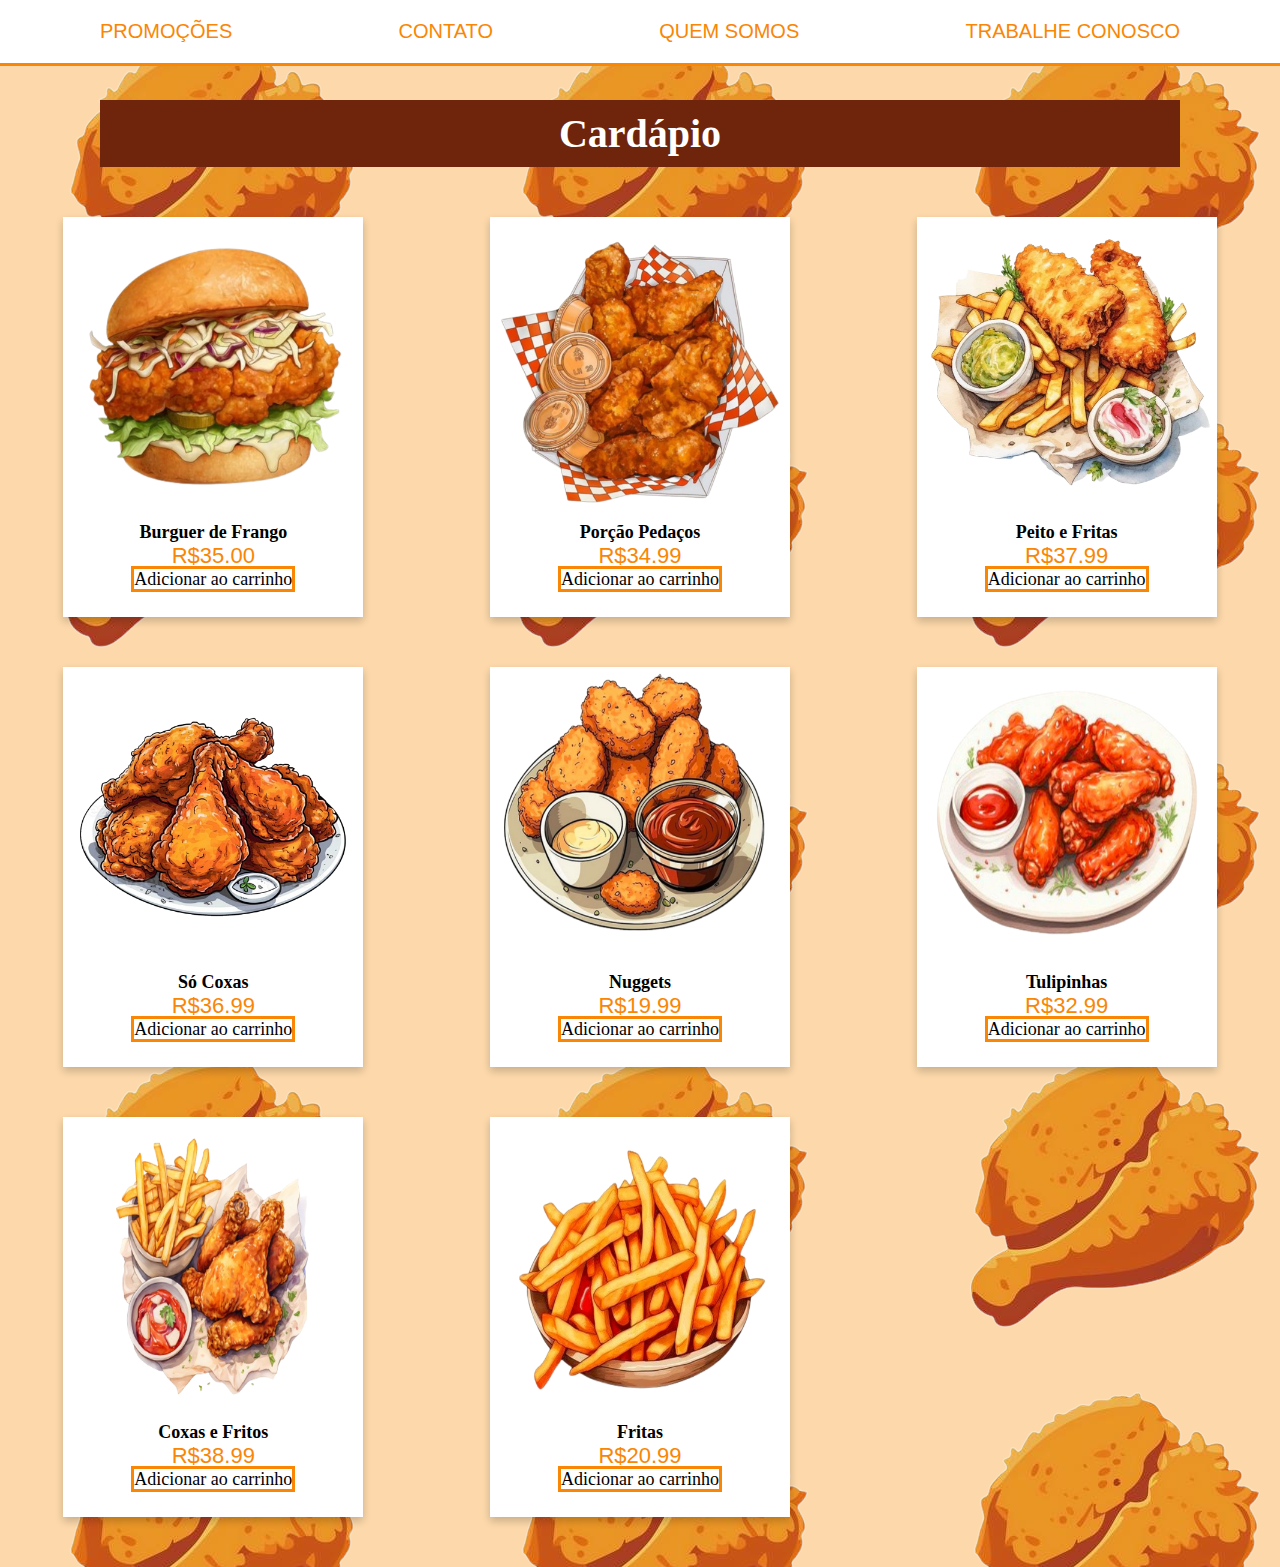
==== cardápio.html @ 5e67c771 "Added website files" ====
<!DOCTYPE html>
<html lang="en">
<head>
    <meta charset="UTF-8">
    <meta name="viewport" content="width=device-width, initial-scale=1.0">
    <link rel="stylesheet" type="text/css" href="style2.css">
    <title>Fritos Frangos - RS</title>
</head>
<body>
    
    <header class="header">
            <a href="/index.html">PROMOÇÕES</a>
            <a href="#">CONTATO</a>
            <a href="#">QUEM SOMOS</a>
            <a href="#"> TRABALHE CONOSCO</a>
    </header>

    <h3>Cardápio</h3>

<div class="grid-container">

    <div class="grid-item">
        <div class="card1">
            <img src="imgs/cardapio/chkn1.png" alt="chkn1" style="width:100%">
            <h4>Burguer de Frango</h4>
            <p class="price">R$35.00</p>
            <p><a class="button" href="carrinho.html">Adicionar ao carrinho</a></p>
        </div>
    </div>

    <div class="grid-item">
        <div class="card2">
            <img src="imgs/cardapio/chkn2.png" alt="chkn2" style="width:100%">
            <h4>Porção Pedaços</h4>
            <p class="price">R$34.99</p>
            <p><a class="button" href="carrinho.html">Adicionar ao carrinho</a></p>
        </div> 
    </div>

    <div class="grid-item">
        <div class="card3">
            <img src="imgs/cardapio/chkn3.png" alt="chkn3" style="width:100%">
            <h4>Peito e Fritas</h4>
            <p class="price">R$37.99</p>
            <p><a class="button" href="carrinho.html">Adicionar ao carrinho</a></p>
        </div>
    </div>

    <div class="grid-item">
        <div class="card4">
            <img src="imgs/cardapio/chkn4.png" alt="chkn4" style="width:100%">
            <h4>Só Coxas</h4>
            <p class="price">R$36.99</p>
            <p><a class="button" href="carrinho.html">Adicionar ao carrinho</a></p>
        </div>
    </div>

    <div class="grid-item">
        <div class="card5">
            <img src="imgs/cardapio/chkn5.png" alt="chkn5" style="width:100%">
            <h4>Nuggets</h4>
            <p class="price">R$19.99</p>
            <p><a class="button" href="carrinho.html">Adicionar ao carrinho</a></p>
        </div>
    </div>

    <div class="grid-item">
        <div class="card6">
            <img src="imgs/cardapio/chkn6.png" alt="chkn6" style="width:100%">
            <h4>Tulipinhas</h4>
            <p class="price">R$32.99</p>
            <p><a class="button" href="carrinho.html">Adicionar ao carrinho</a></p>
        </div> 
    </div>

    <div class="grid-item">
        <div class="card7">
            <img src="imgs/cardapio/chkn7.png" alt="chkn7" style="width:100%">
            <h4>Coxas e Fritos</h4>
            <p class="price">R$38.99</p>
            <p><a class="button" href="carrinho.html">Adicionar ao carrinho</a></p>
        </div> 
    </div>

    <div class="grid-item">
        <div class="card8">
            <img src="imgs/cardapio/fries.png" alt="fries" style="width:100%">
            <h4>Fritas</h4>
            <p class="price">R$20.99</p>
            <p><a class="button" href="carrinho.html">Adicionar ao carrinho</a></p>
        </div> 
    </div>

</div>

</body>
</html>
---- style2.css ----
*{
    margin: 0;
    padding: 0;
    box-sizing: border-box;
}

body{
    background-image: url(imgs/fried.chkn.png);
    background-color: rgb(252, 216, 170);
}

.header{
    position: fixed;
    top: 0;
    left: 0;
    width: 100%;
    background: white;
    display: flex;
    justify-content: space-between;
    align-items: center;
    z-index: 100; /*?*/
    border-bottom: solid #F98605;
    padding: 20px 100px;

}

.header a{
    align-self: center;
    color:#F98605;
    font-size: 20px;
    font-weight: 700;
    font-family: Impact, Haettenschweiler, 'Arial Narrow Bold', sans-serif;
    font-weight: 500;
    text-decoration: none;
}

.grid-container{

    display: grid;

    grid-template-columns: auto auto auto;

    align-content: center;

    margin-top: 50px;

    .card1{
    box-shadow: 0 4px 8px 0 rgba(0, 0, 0, 0.2);
    max-width: 300px;
    height: 400px;
    width: 300px;
    background-color: white;
    margin: auto;
    margin-bottom: 50px;
    text-align: center;
    font-family: fantasy;
    font-size: large;
    }

    .card2 {
    box-shadow: 0 4px 8px 0 rgba(0, 0, 0, 0.2);
    max-width: 300px;
    height: 400px;
    width: 300px;
    background-color: white;
    margin: auto;
    margin-bottom: 50px;
    text-align: center;
    font-family: fantasy;
    font-size: large;
    }

    .card3 {
    box-shadow: 0 4px 8px 0 rgba(0, 0, 0, 0.2);
    max-width: 300px;
    height: 400px;
    width: 300px;
    background-color: white;
    margin: auto;
    margin-bottom: 50px;
    text-align: center;
    font-family: fantasy;
    font-size: large;
    }

    .card4 {
    box-shadow: 0 4px 8px 0 rgba(0, 0, 0, 0.2);
    max-width: 300px;
    height: 400px;
    width: 300px;
    background-color: white;
    margin: auto;
    margin-bottom: 50px;
    text-align: center;
    font-family: fantasy;
    font-size: large;
    }

    .card5 {
    box-shadow: 0 4px 8px 0 rgba(0, 0, 0, 0.2);
    max-width: 300px;
    height: 400px;
    width: 300px;
    background-color: white;
    margin: auto;
    margin-bottom: 50px;
    text-align: center;
    font-family: fantasy;
    font-size: large;
    }

    .card6 {
    box-shadow: 0 4px 8px 0 rgba(0, 0, 0, 0.2);
    max-width: 300px;
    height: 400px;
    width: 300px;
    background-color: white;
    margin: auto;
    margin-bottom: 50px;
    text-align: center;
    font-family: fantasy;
    font-size: large;
    }

    .card7 {
    box-shadow: 0 4px 8px 0 rgba(0, 0, 0, 0.2);
    max-width: 300px;
    height: 400px;
    width: 300px;
    background-color: white;
    margin: auto;
    margin-bottom: 50px;
    text-align: center;
    font-family: fantasy;
    font-size: large;
    }

    .card8 {
    box-shadow: 0 4px 8px 0 rgba(0, 0, 0, 0.2);
    max-width: 300px;
    height: 400px;
    width: 300px;
    background-color: white;
    margin: auto;
    margin-bottom: 50px;
    text-align: center;
    font-family: fantasy;
    font-size: large;
    }
}

.price {
    color: #F98605;
    font-size: 22px;
    font-family:Impact, Haettenschweiler, 'Arial Narrow Bold', sans-serif;
    font: bold;
    }
  
.button{
    align-content: center;
    text-decoration: none;
    color: black;
    border: solid #F98605;
    font-size:Impact, Haettenschweiler, 'Arial Narrow Bold', sans-serif;
}

h3{
    color:white;
    font-size: 40px;
    margin-top: 100px;
    margin-left: 100px;
    margin-right: 100px;
    text-align: center;
    background-color: #6E250C;
    padding: 10px;
}

@media screen and (max-width: 1040px){
    
    .header{
        padding: 0px;
    }

    .header a{
        font-size: 15px;
        margin-top: 5px;
        margin-bottom: 5px;
        margin-left: 1%;
        margin-right: 1%;
    }

    h3{
        margin-top: 75px;
    }
    
    .grid-container{
        display: flex;
        flex-direction: column;
    }

}
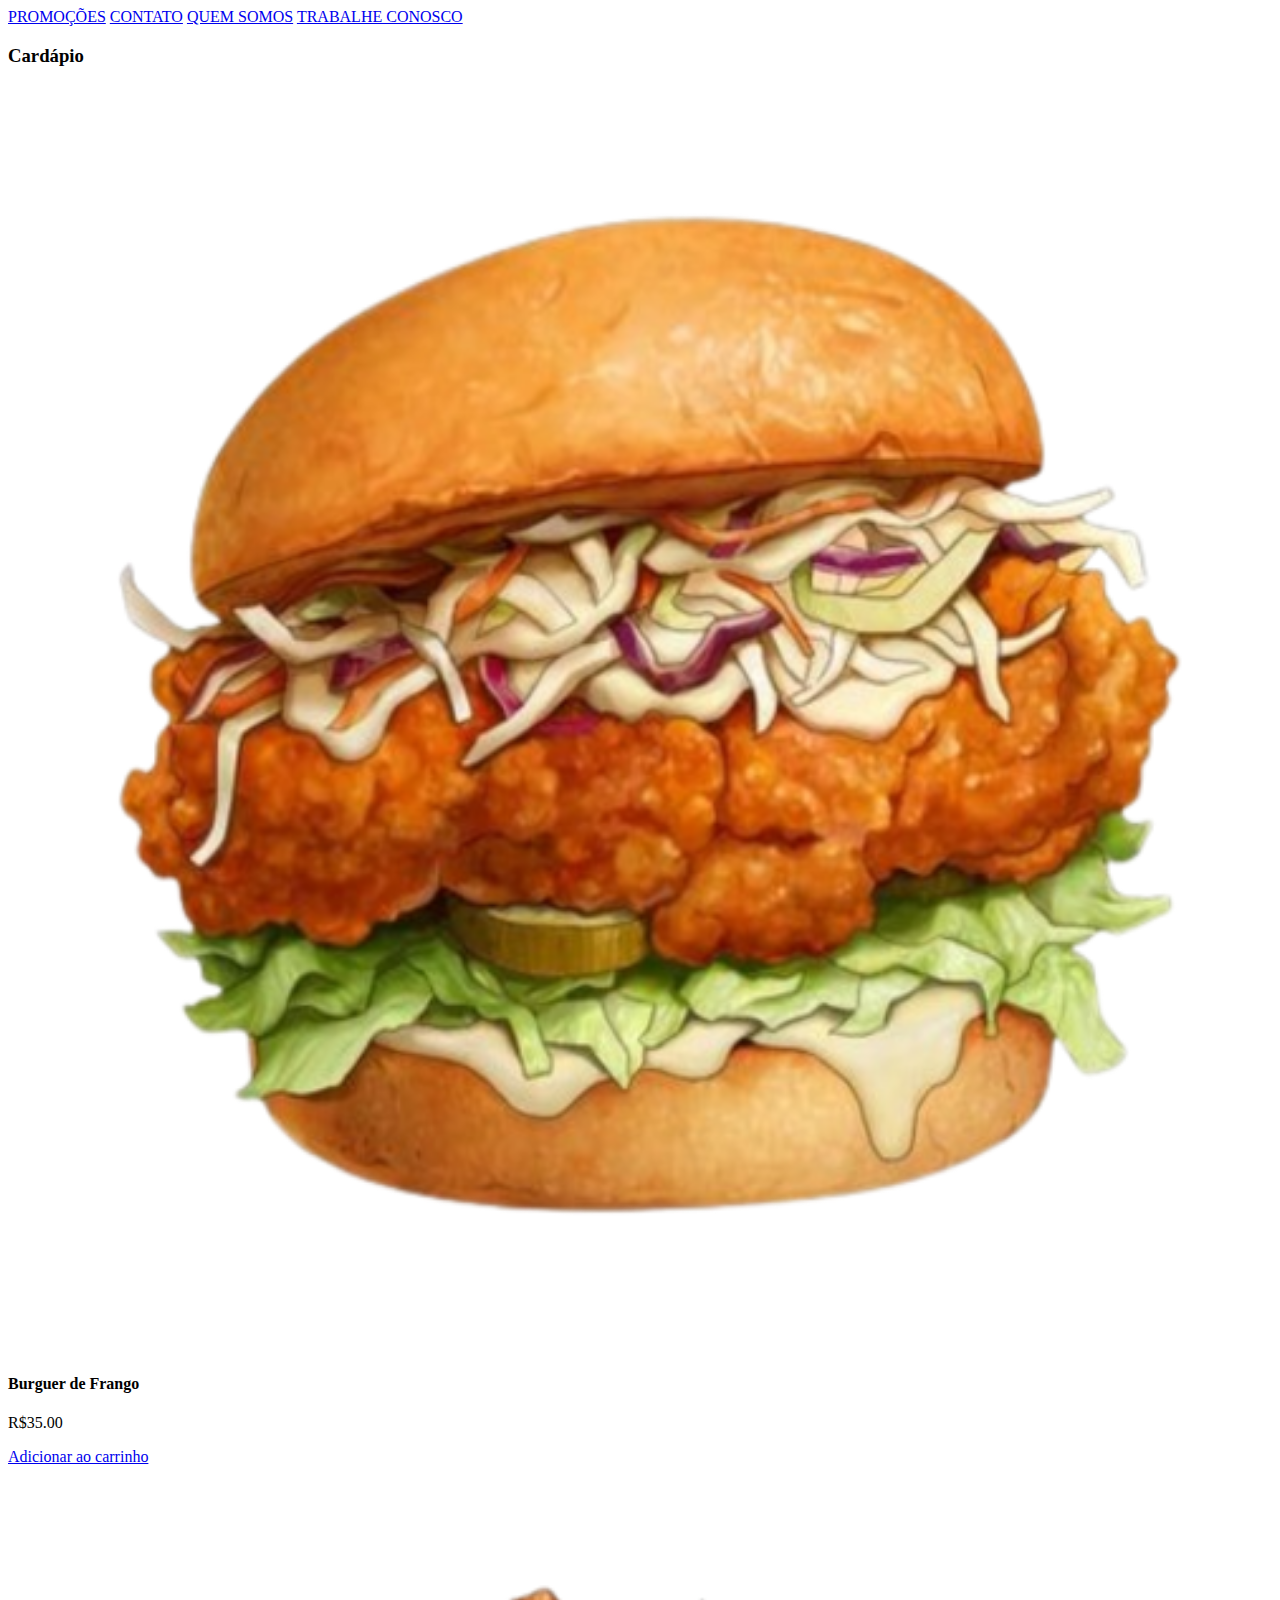
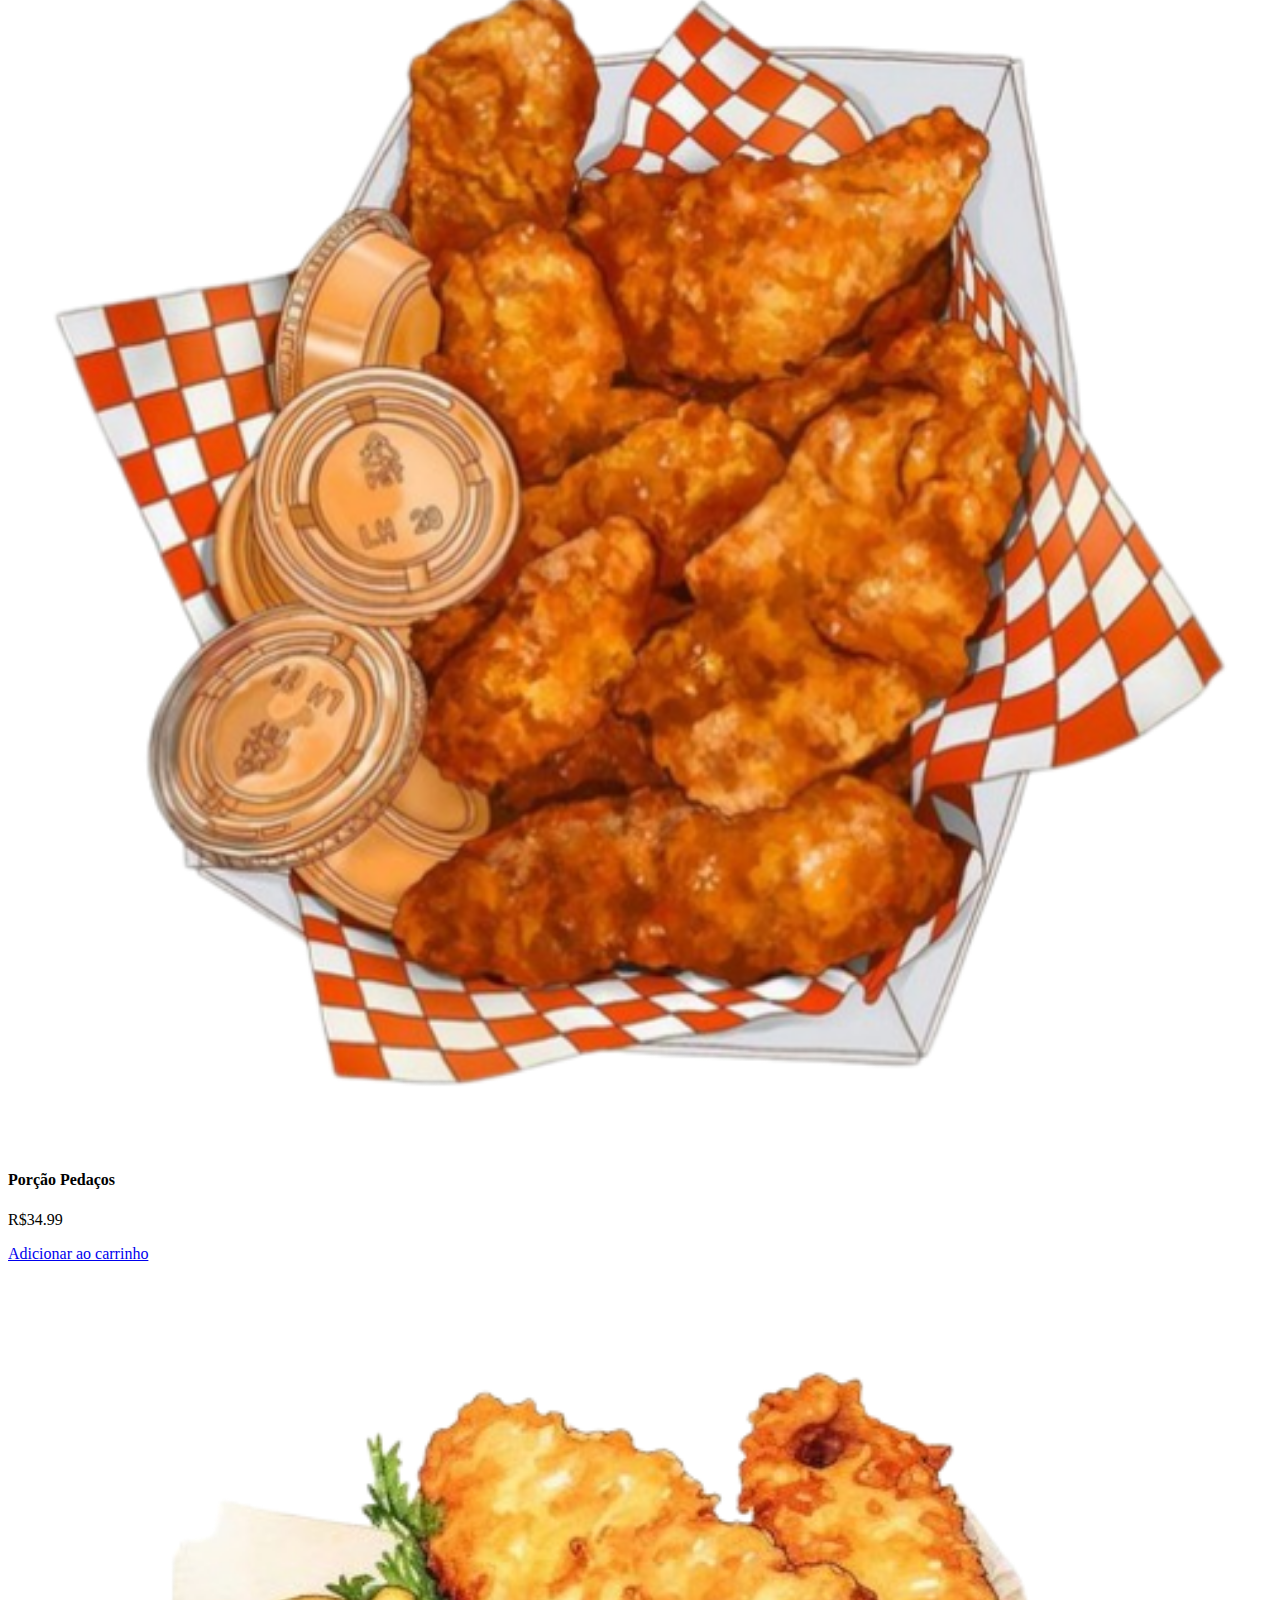
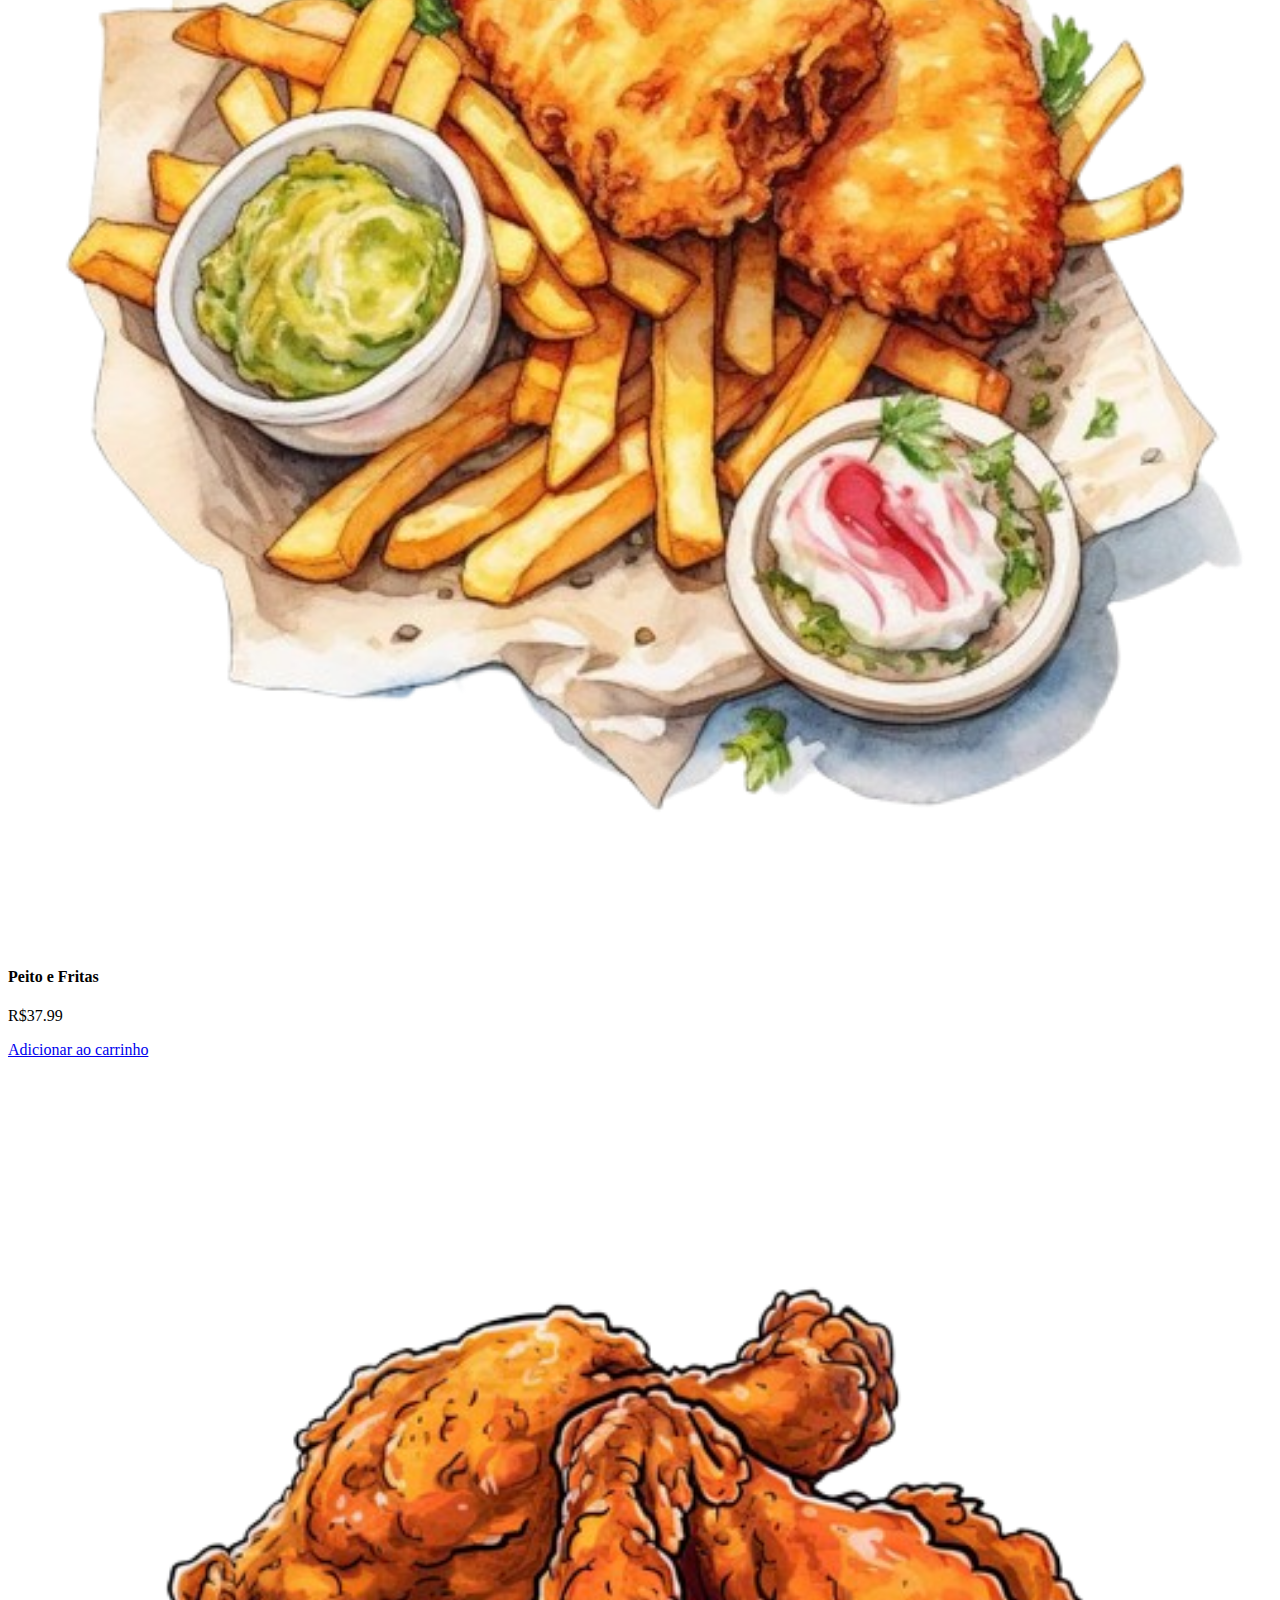
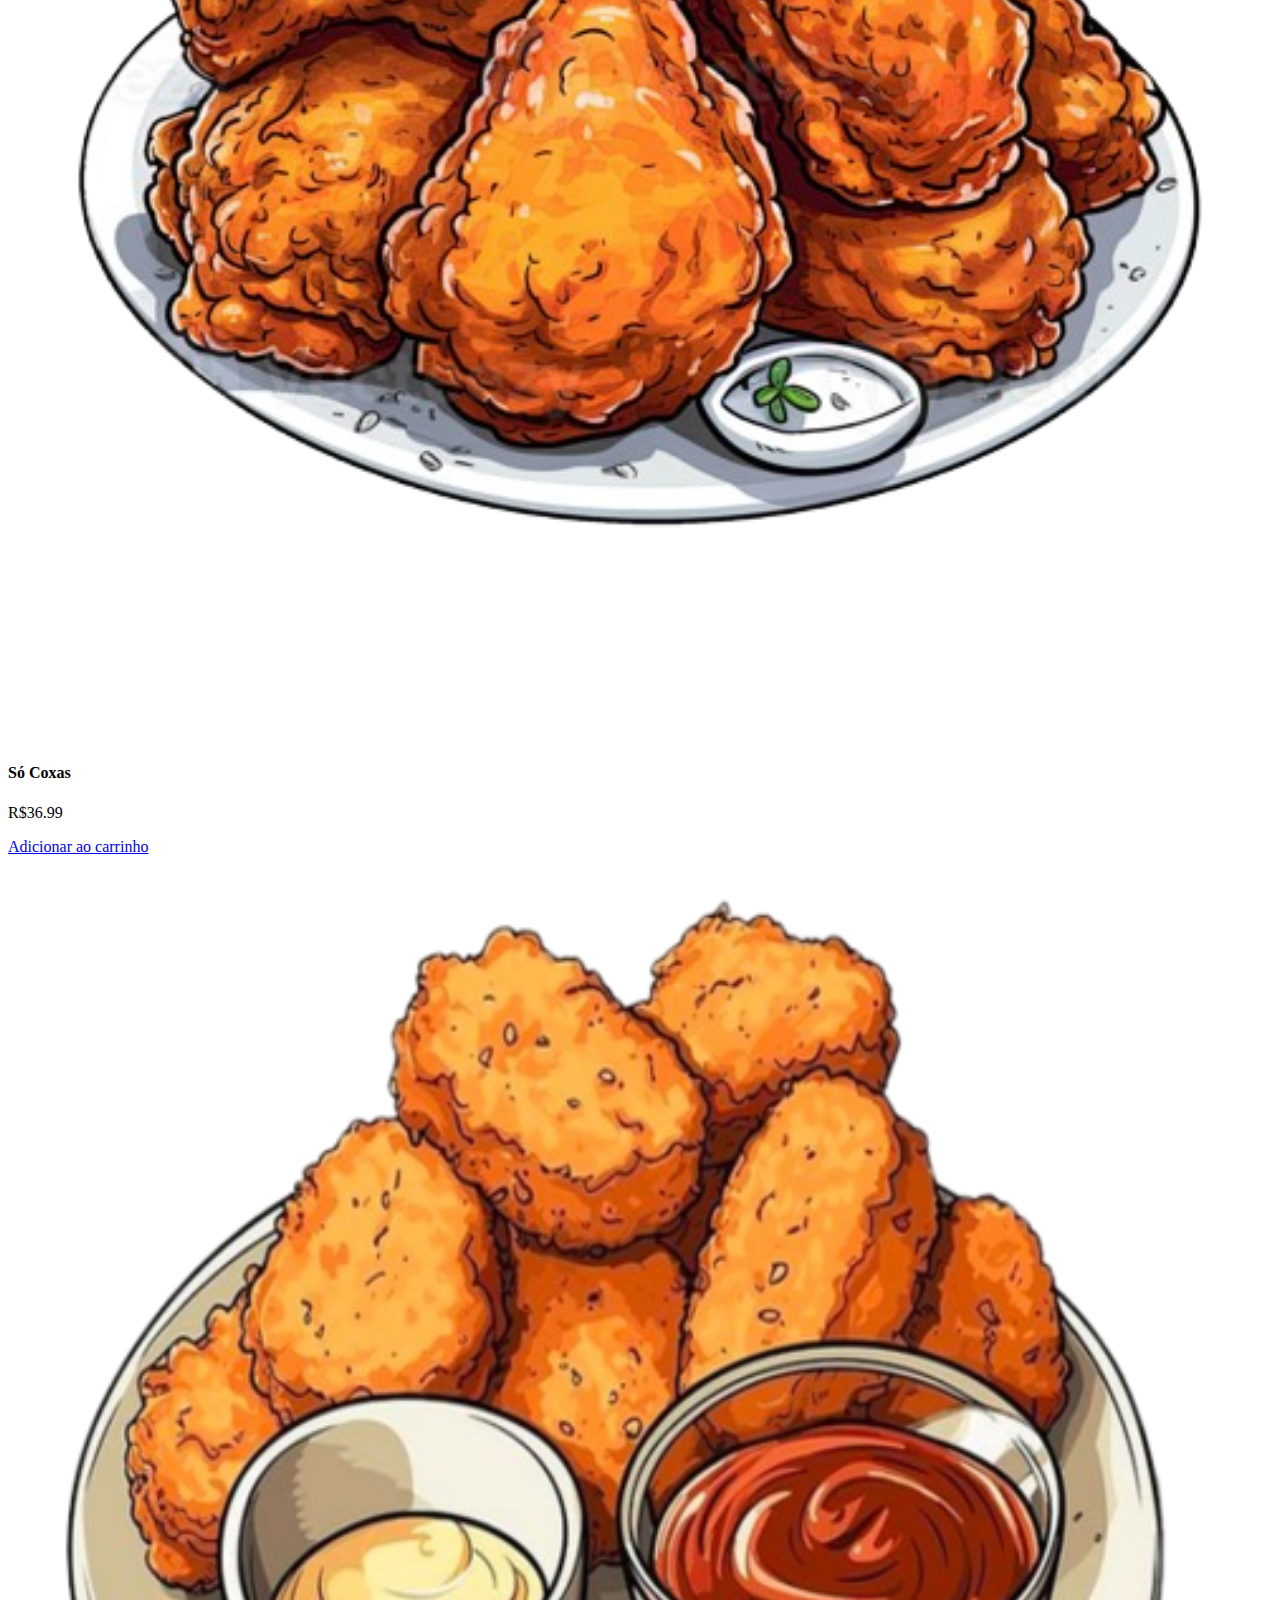
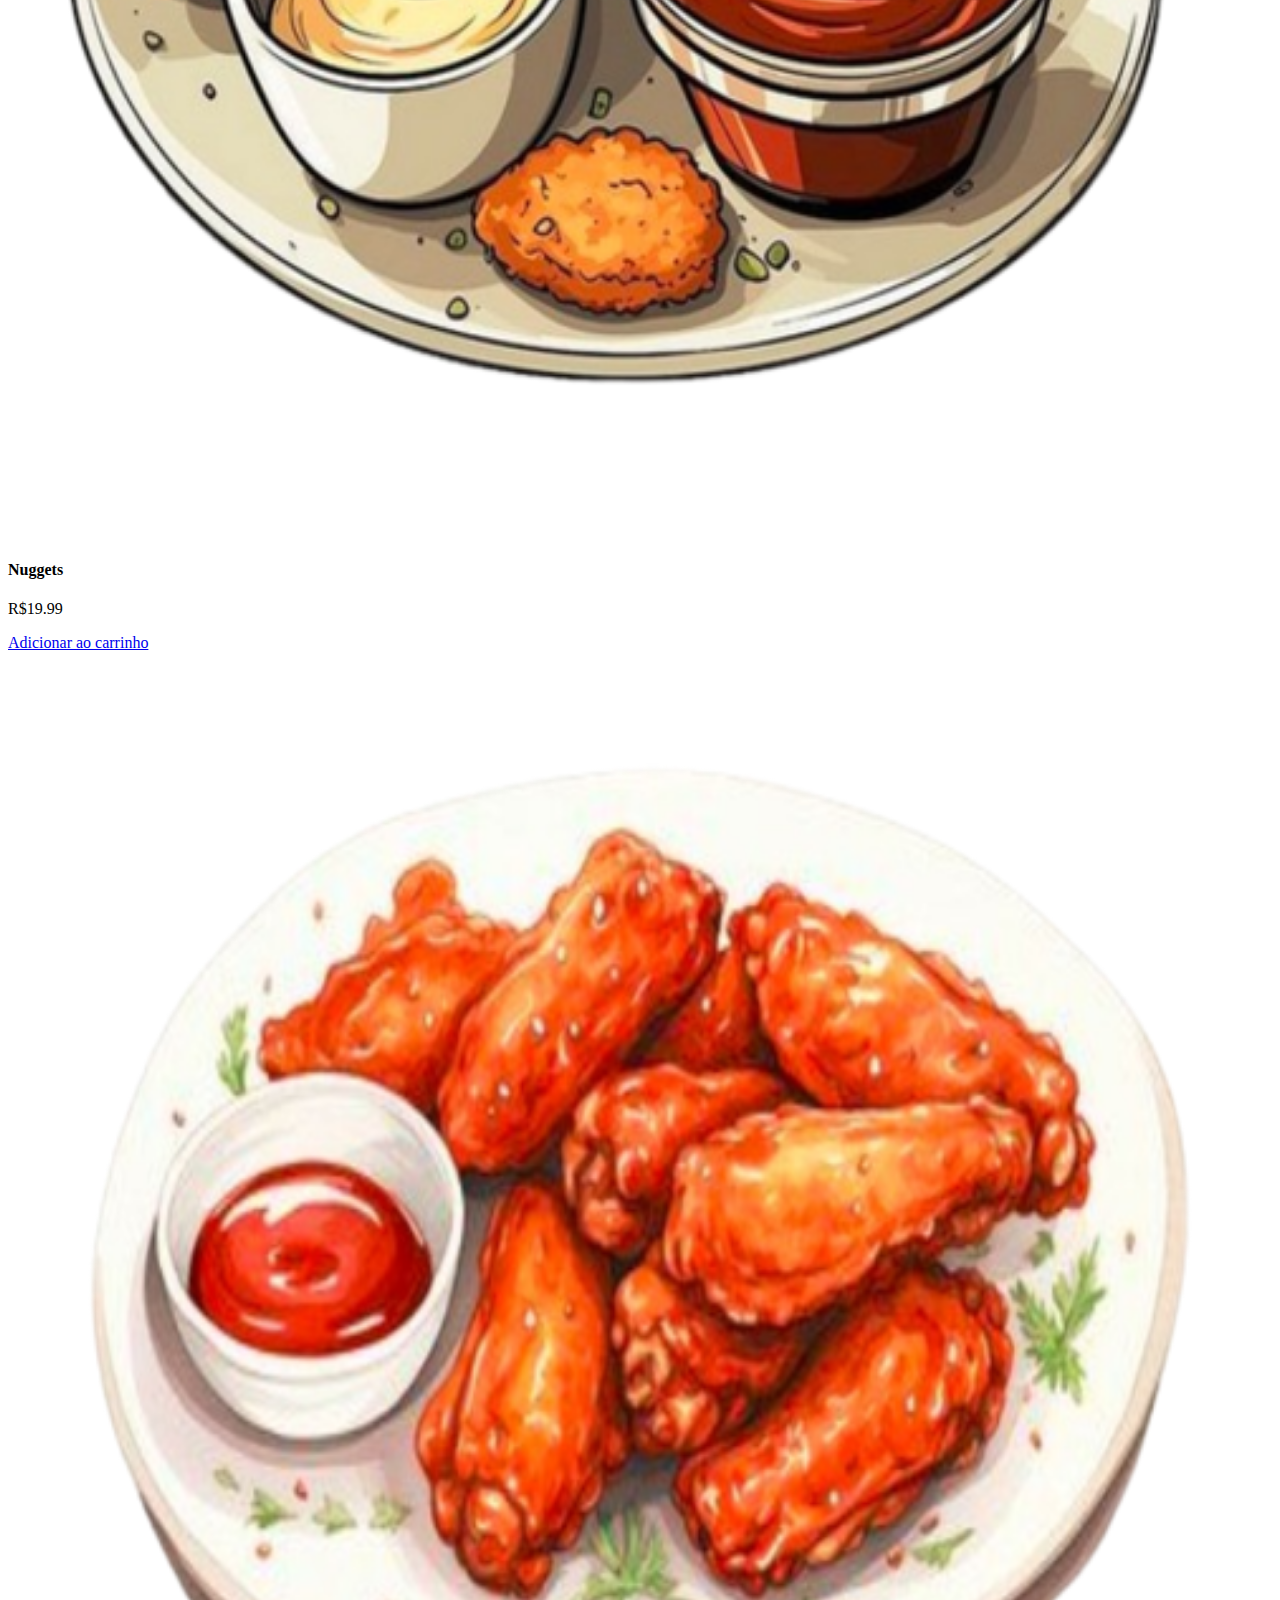
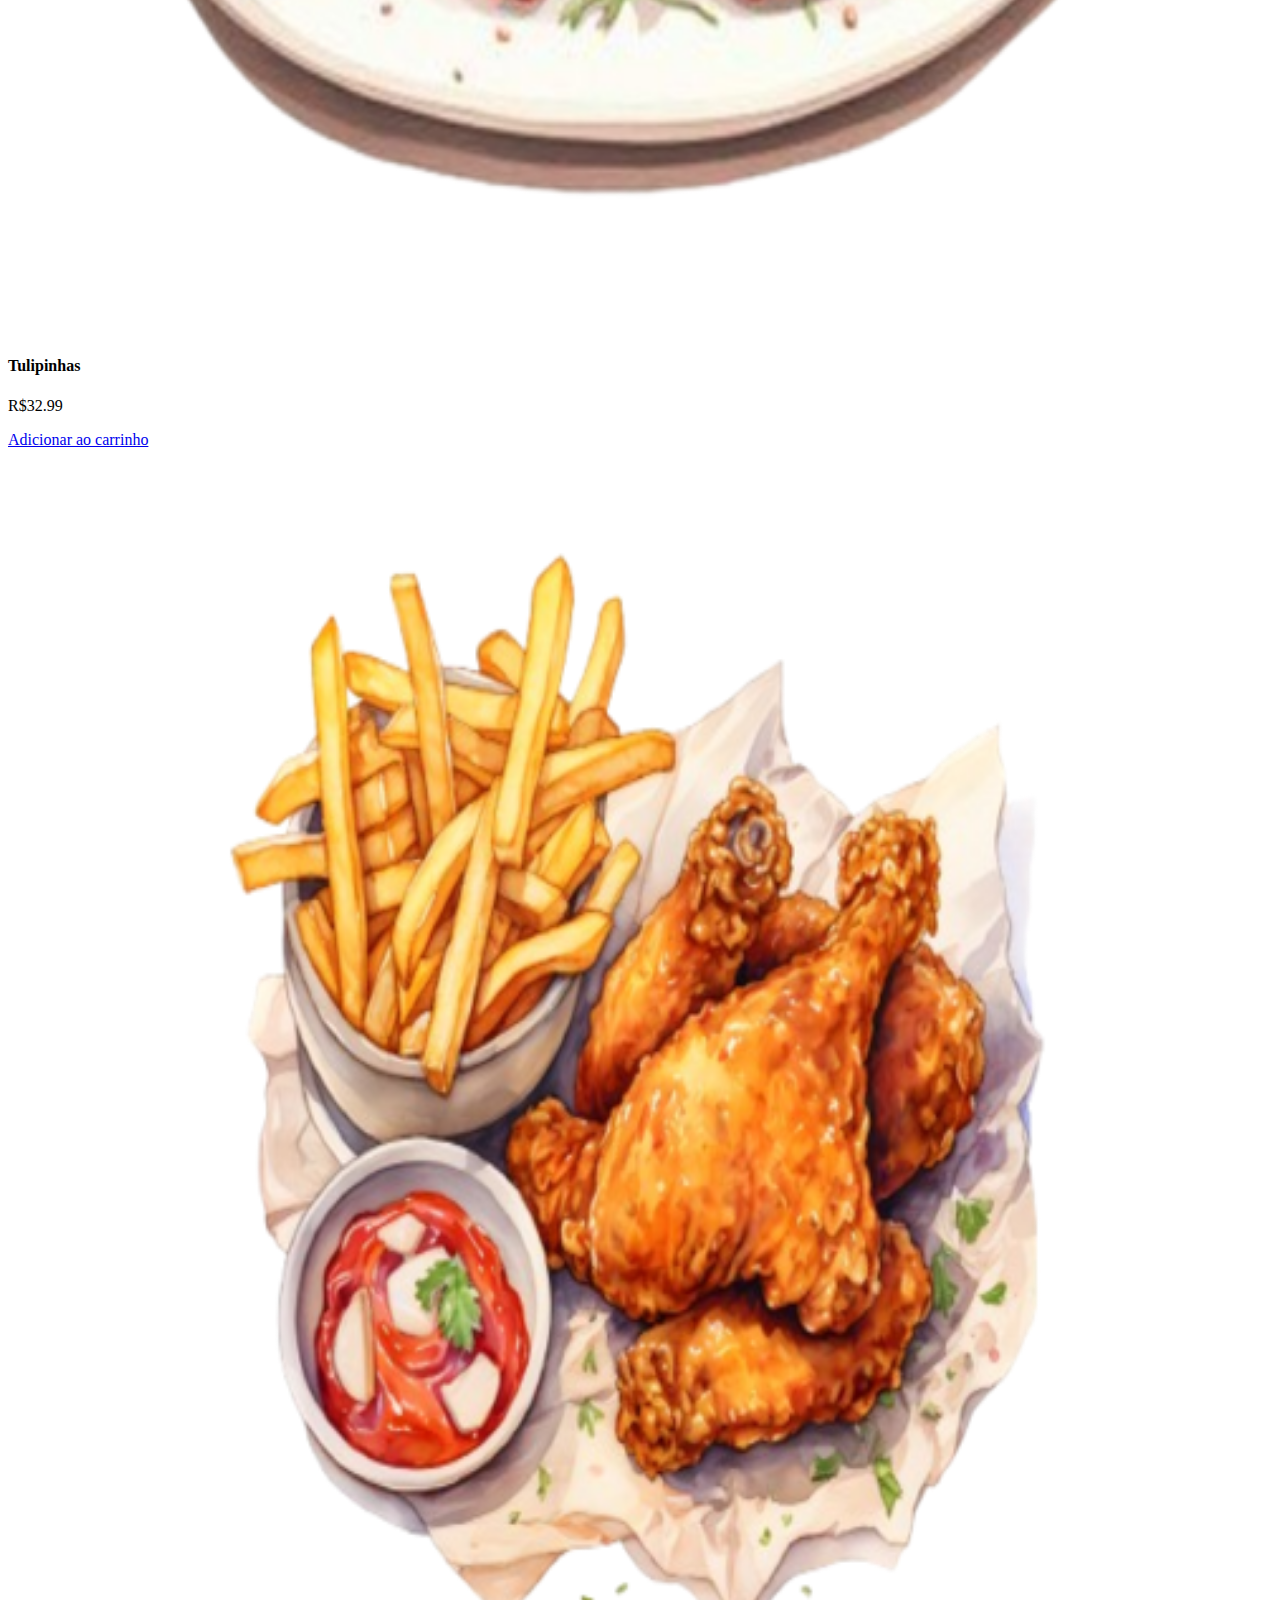
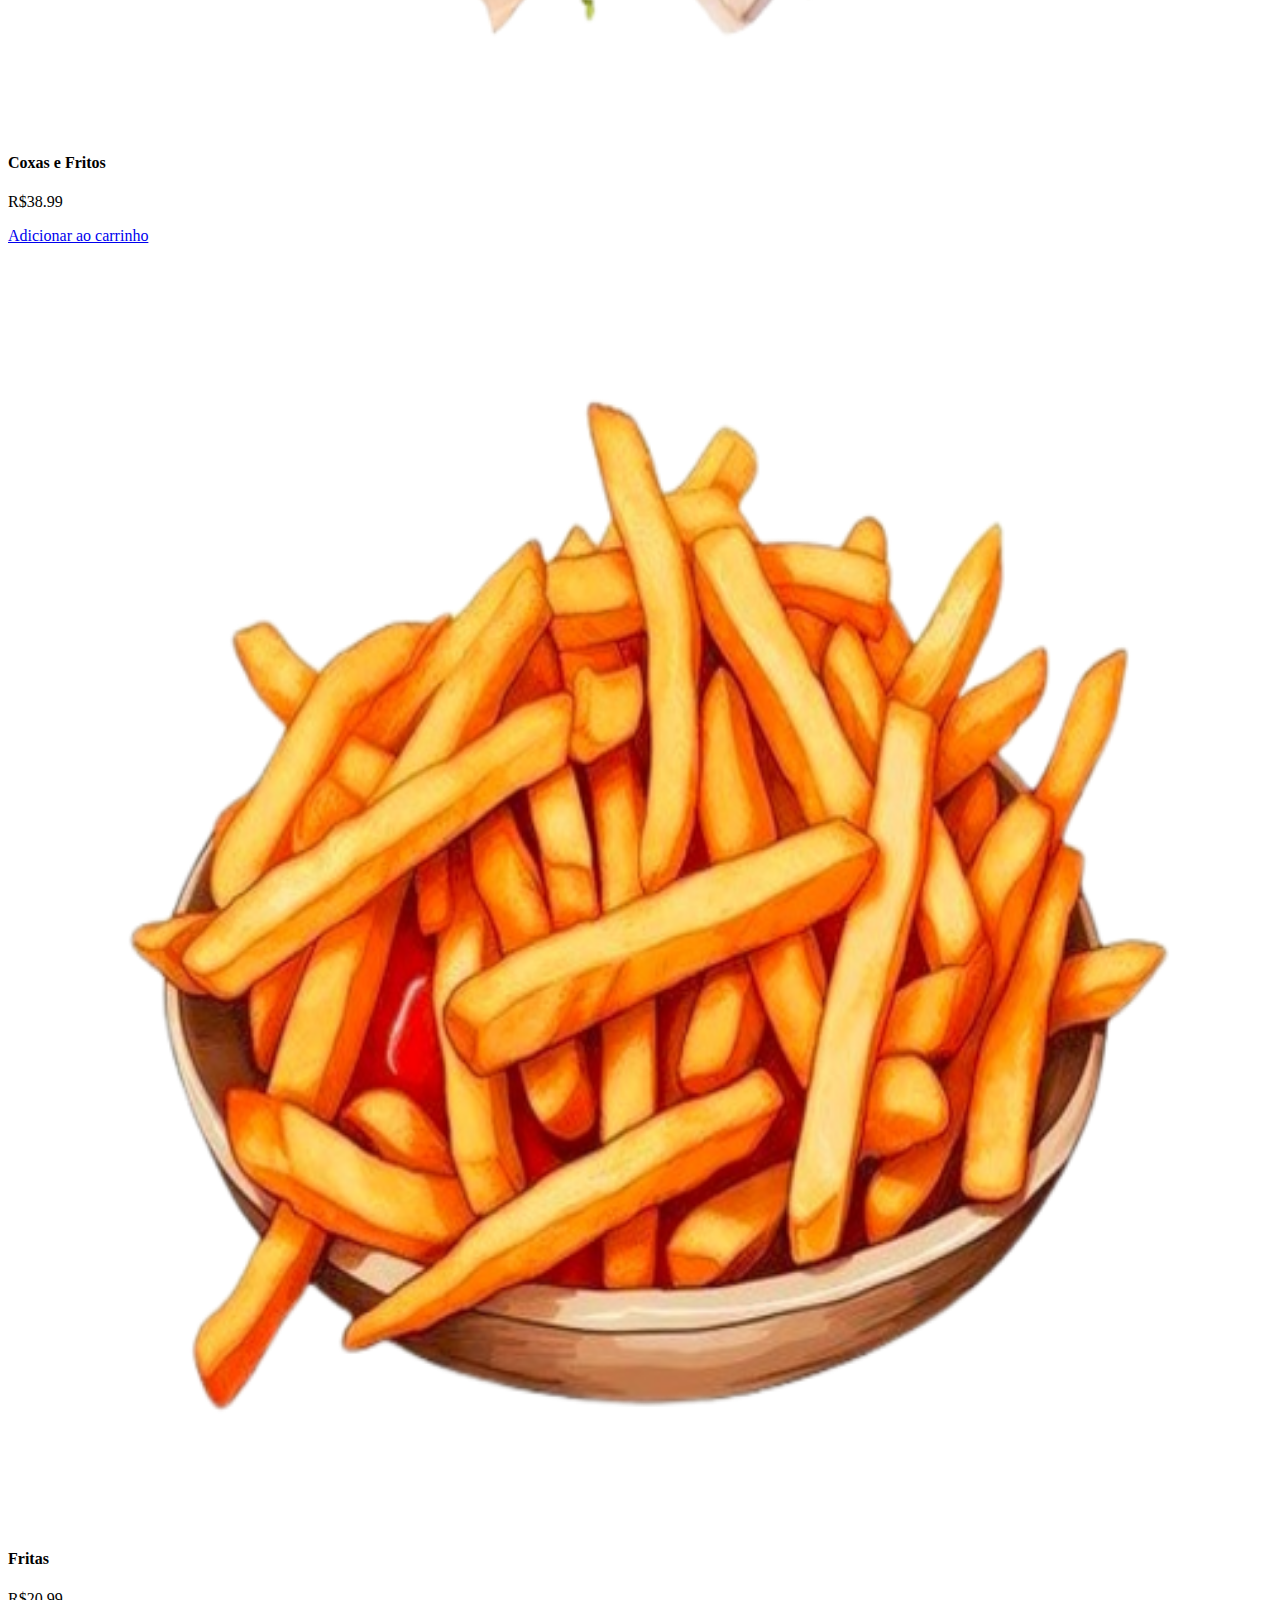
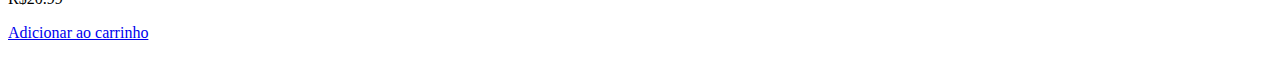
==== commit 35d12fd1: "CSS link correction" ====
--- a/cardápio.html
+++ b/cardápio.html
@@ -3,7 +3,7 @@
 <head>
     <meta charset="UTF-8">
     <meta name="viewport" content="width=device-width, initial-scale=1.0">
-    <link rel="stylesheet" type="text/css" href="style2.css">
+    <link rel="stylesheet" type="text/css" href=./style2.css">
     <title>Fritos Frangos - RS</title>
 </head>
 <body>
@@ -21,73 +21,73 @@
 
     <div class="grid-item">
         <div class="card1">
-            <img src="imgs/cardapio/chkn1.png" alt="chkn1" style="width:100%">
+            <img src="./imgs/cardapio/chkn1.png" alt="chkn1" style="width:100%">
             <h4>Burguer de Frango</h4>
             <p class="price">R$35.00</p>
-            <p><a class="button" href="carrinho.html">Adicionar ao carrinho</a></p>
+            <p><a class="button" href="./carrinho.html">Adicionar ao carrinho</a></p>
         </div>
     </div>
 
     <div class="grid-item">
         <div class="card2">
-            <img src="imgs/cardapio/chkn2.png" alt="chkn2" style="width:100%">
+            <img src="./imgs/cardapio/chkn2.png" alt="chkn2" style="width:100%">
             <h4>Porção Pedaços</h4>
             <p class="price">R$34.99</p>
-            <p><a class="button" href="carrinho.html">Adicionar ao carrinho</a></p>
+            <p><a class="button" href="./carrinho.html">Adicionar ao carrinho</a></p>
         </div> 
     </div>
 
     <div class="grid-item">
         <div class="card3">
-            <img src="imgs/cardapio/chkn3.png" alt="chkn3" style="width:100%">
+            <img src="./imgs/cardapio/chkn3.png" alt="chkn3" style="width:100%">
             <h4>Peito e Fritas</h4>
             <p class="price">R$37.99</p>
-            <p><a class="button" href="carrinho.html">Adicionar ao carrinho</a></p>
+            <p><a class="button" href="./carrinho.html">Adicionar ao carrinho</a></p>
         </div>
     </div>
 
     <div class="grid-item">
         <div class="card4">
-            <img src="imgs/cardapio/chkn4.png" alt="chkn4" style="width:100%">
+            <img src="./imgs/cardapio/chkn4.png" alt="chkn4" style="width:100%">
             <h4>Só Coxas</h4>
             <p class="price">R$36.99</p>
-            <p><a class="button" href="carrinho.html">Adicionar ao carrinho</a></p>
+            <p><a class="button" href="./carrinho.html">Adicionar ao carrinho</a></p>
         </div>
     </div>
 
     <div class="grid-item">
         <div class="card5">
-            <img src="imgs/cardapio/chkn5.png" alt="chkn5" style="width:100%">
+            <img src="./imgs/cardapio/chkn5.png" alt="chkn5" style="width:100%">
             <h4>Nuggets</h4>
             <p class="price">R$19.99</p>
-            <p><a class="button" href="carrinho.html">Adicionar ao carrinho</a></p>
+            <p><a class="button" href="./carrinho.html">Adicionar ao carrinho</a></p>
         </div>
     </div>
 
     <div class="grid-item">
         <div class="card6">
-            <img src="imgs/cardapio/chkn6.png" alt="chkn6" style="width:100%">
+            <img src="./imgs/cardapio/chkn6.png" alt="chkn6" style="width:100%">
             <h4>Tulipinhas</h4>
             <p class="price">R$32.99</p>
-            <p><a class="button" href="carrinho.html">Adicionar ao carrinho</a></p>
+            <p><a class="button" href="./carrinho.html">Adicionar ao carrinho</a></p>
         </div> 
     </div>
 
     <div class="grid-item">
         <div class="card7">
-            <img src="imgs/cardapio/chkn7.png" alt="chkn7" style="width:100%">
+            <img src="./imgs/cardapio/chkn7.png" alt="chkn7" style="width:100%">
             <h4>Coxas e Fritos</h4>
             <p class="price">R$38.99</p>
-            <p><a class="button" href="carrinho.html">Adicionar ao carrinho</a></p>
+            <p><a class="button" href="./carrinho.html">Adicionar ao carrinho</a></p>
         </div> 
     </div>
 
     <div class="grid-item">
         <div class="card8">
-            <img src="imgs/cardapio/fries.png" alt="fries" style="width:100%">
+            <img src="./imgs/cardapio/fries.png" alt="fries" style="width:100%">
             <h4>Fritas</h4>
             <p class="price">R$20.99</p>
-            <p><a class="button" href="carrinho.html">Adicionar ao carrinho</a></p>
+            <p><a class="button" href="./carrinho.html">Adicionar ao carrinho</a></p>
         </div> 
     </div>
 
